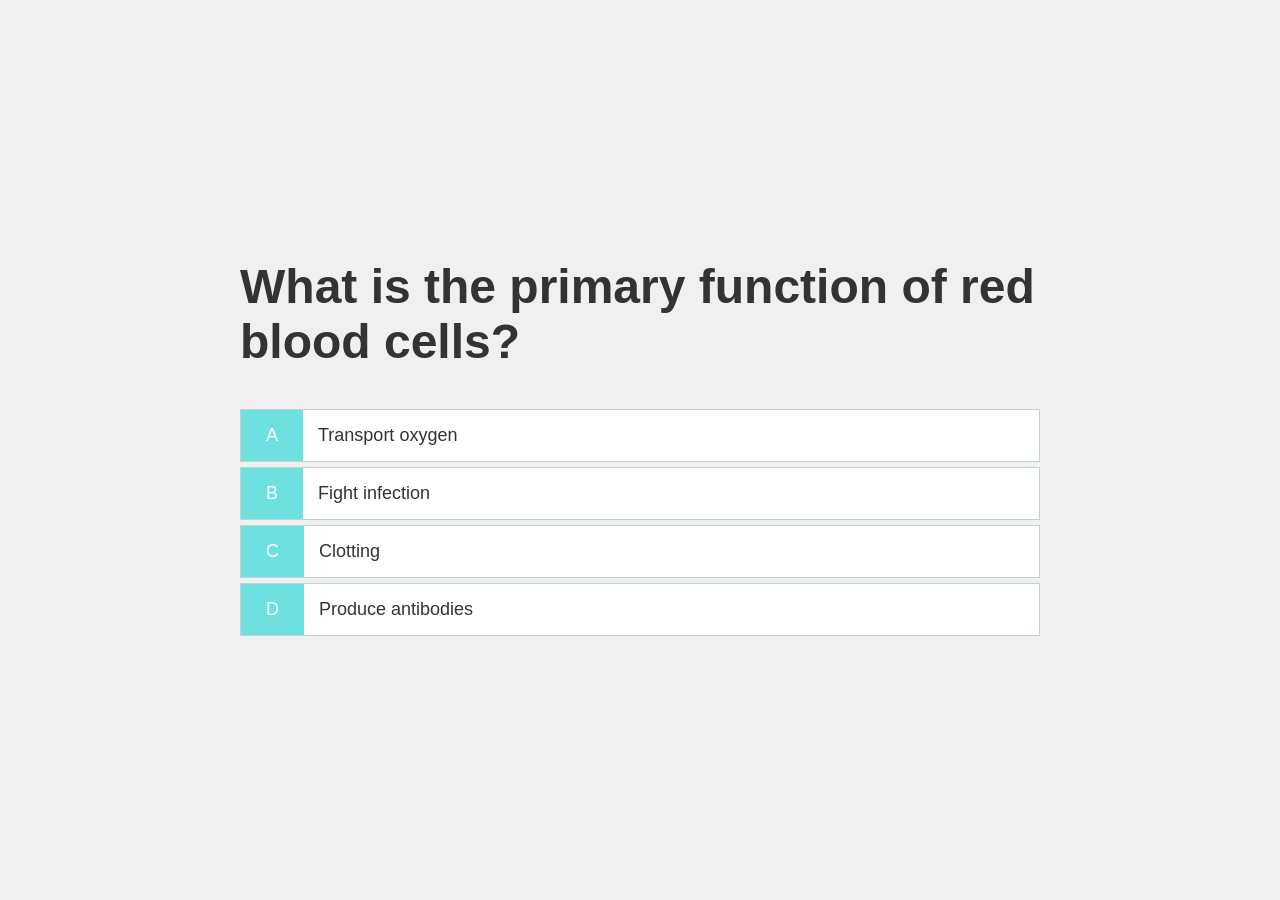
==== game.html @ 0f3578d3 "initital commit" ====
<!DOCTYPE html>
<html lang = "en">
<head>
    <meta charset = "UTF-8">
    <meta name = "viewport" content = "width=device-width, initial-scale=1.0">
    <meta http-equiv="X-UA-Compatible" content="ie=edge">
    <title>Quizz Wizz - Play</title>
    <link rel="stylesheet" href="app.css">
    <link rel="stylesheet" href="game.css">
    </head>
<body>
    <div class="container">
        <div id="game" class="justify-center flex-column">
            <h2 id="question">Choose the correct answer!</h2>
            <div class="choice-container">
                <p class="choice-prefix">A</p>
                <p class="choice-text" data-number="1">Choice 1</p>
            </div>
            <div class="choice-container">
                <p class="choice-prefix">B</p>
                <p class="choice-text" data-number="2">Choice 2</p>
            </div>
            <div class="choice-container">
                <p class="choice-prefix">C</p>
                <p class="choice-text" data-number="3">Choice 3</p>
            </div>
            <div class="choice-container">
                <p class="choice-prefix">D</p>
                <p class="choice-text" data-number="4">Choice 4</p>
            </div>
            </div>
        </div>
    </div>
    <script src="game.js"></script>
</body>
</html>
---- app.css ----
:root {
    background-color: #f0f0f0;
    font-size: 62.5%; /*Standard browser font 16px. 62.5% = 10px = 1rem*/
}

* {
    box-sizing: border-box;
    font-family: Arial, Helvetica, sans-serif;
    margin: 0;
    padding: 0;
    color: #333;
}

h1,
h2,
h3,
h4 {
    margin-bottom: 1rem;
}

h1 {
    font-size: 5.4rem; /* 5.4 * 10px = 54px */
    color: #6ee0e0;
    margin-bottom: 5rem;
}

h1 > span {
    font-size: 2.4rem;
    font-weight: 500;
}

h2 {
    font-size: 4.8rem;
    margin-bottom: 4rem;
    font-weight: 700; /* Bold ? */
}

h3 {
    font-size: 2.8rem;
    font-weight: 500;
}

/* UTILITIES */

.container {
    width: 100vw;  /* Viewport width -> Full Screen */
    height: 100vh;
    display: flex; /* Flexbox container */
    justify-content: center;
    align-items: center;
    max-width: 80rem; /* 80rem = 800px */
    margin: 0 auto;
}

.container > * {
    width: 100%;
}

.flex-center {
    justify-content: center;
    align-items: center;
}

.justify-center {
    justify-content: center;
}

.text-center {
    text-align: center;
}

.hidden {
    display: none;
}

/* BUTTONS */

.btn {
    font-size: 1.8rem;
    padding: 1rem 0;
    width: 20rem;
    text-align: center;
    border: 0.1rem solid #ffffff;
    margin-bottom: 1rem;
    text-decoration: none;
    display: inline-block;
    color: #fff;
    background-color: #6ee0e0;
    border-radius: 0.5rem;
    font-weight: 500;
    cursor: pointer;
    transition: background-color 0.3s;
}

.btn:hover {
    cursor: pointer;
    box-shadow: 0 0.4rem 1.4rem 0 rgb(101, 171, 190);
    transform: translateY(-0.1rem);
    transition: transform 150ms;
}

.btn[disabled]:hover {
    cursor: not-allowed;
    box-shadow: none;
    transform: none;
}
---- game.css ----
.choice-container {
    display: flex;
    margin-bottom: 0.5rem;
    width: 100%;
    font-size: 1.8rem;
    border: 0.1rem solid rgba(7, 81, 83, 0.25);
    background-color: white;
}
.choice-container:hover {
    cursor: pointer;
    box-shadow: 0 0.4rem 1.4rem 0 rgb(101, 171, 190);
    transform: translateY(-0.1rem);
    transition: transform 150ms;
}

.choice-prefix {
    padding: 1.5rem 2.5rem; /* Top and Bottom 1.5rem, Left and Right 2.5rem */
    background-color: #6ee0e0;
    color: white;
}

.choice-text {
    padding: 1.5rem;
}
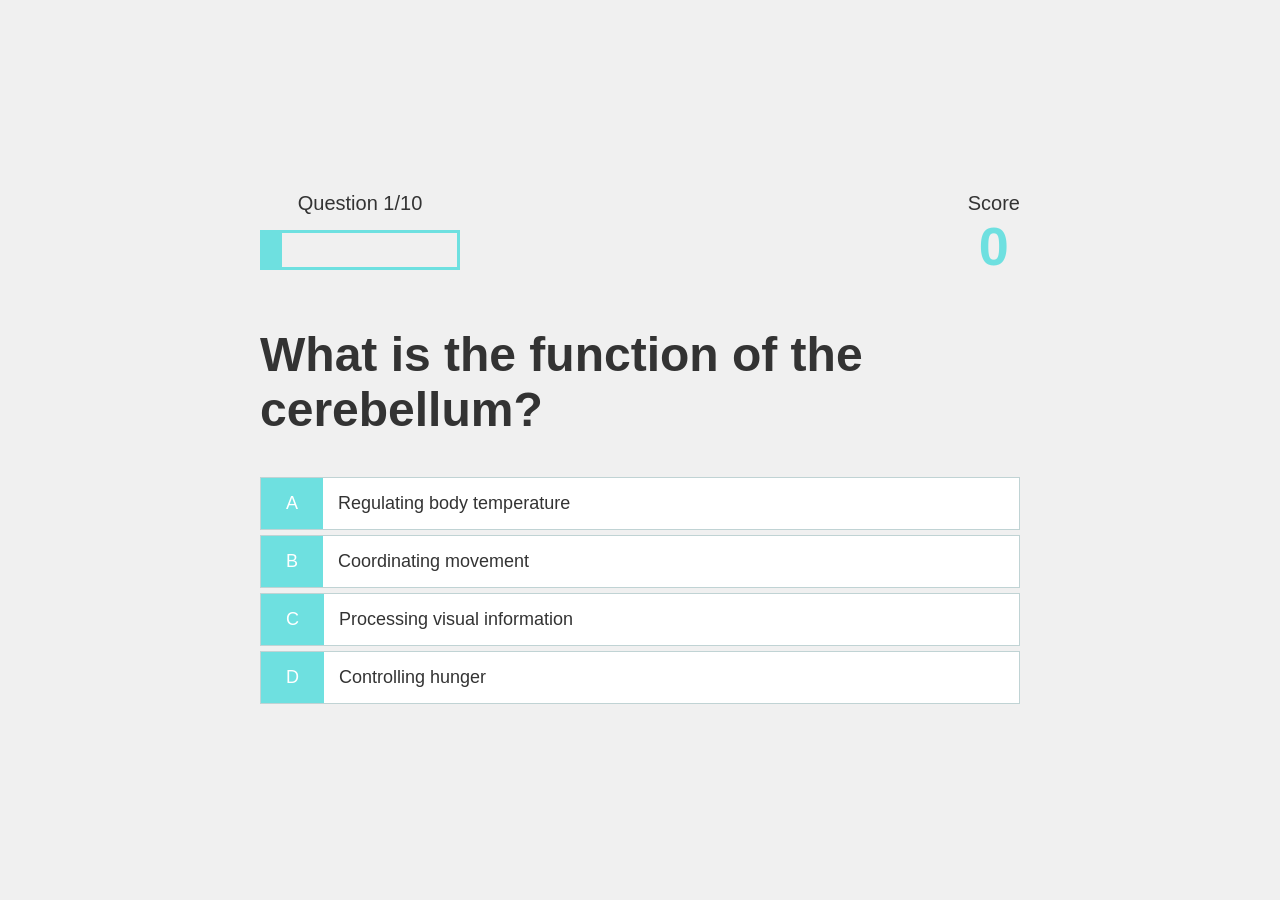
==== commit f456c058: "Working Biomed Quiz App" ====
--- a/game.html
+++ b/game.html
@@ -11,6 +11,22 @@
 <body>
     <div class="container">
         <div id="game" class="justify-center flex-column">
+            <div id="hud">
+                <div id="hud-item">
+                    <p id= "progressText" class="hud-prefix">
+                        Question
+                    </p>
+                    <div id="progressBar">
+                        <div id="progressBarFull"></div>
+                    </div>
+                </div>
+                <div id="hud-item">
+                    <p class="hud-prefix">
+                        Score
+                    </p>
+                    <h1 class="hud-main-text" id = "score">0</h1>
+                </div>
+            </div>
             <h2 id="question">Choose the correct answer!</h2>
             <div class="choice-container">
                 <p class="choice-prefix">A</p>
--- a/app.css
+++ b/app.css
@@ -50,10 +50,16 @@
     align-items: center;
     max-width: 80rem; /* 80rem = 800px */
     margin: 0 auto;
+    padding: 2rem;
 }
 
 .container > * {
     width: 100%;
+}
+
+.flex-column {
+    display: flex;
+    flex-direction: column;
 }
 
 .flex-center {
@@ -94,7 +100,7 @@
 
 .btn:hover {
     cursor: pointer;
-    box-shadow: 0 0.4rem 1.4rem 0 rgb(101, 171, 190);
+    box-shadow: 0 0.4rem 1.4rem 0 rgba(101, 171, 190, 1);
     transform: translateY(-0.1rem);
     transition: transform 150ms;
 }
@@ -103,4 +109,27 @@
     cursor: not-allowed;
     box-shadow: none;
     transform: none;
+}
+
+/* FORMS */
+form {
+    width: 100%;
+    display: flex;
+    flex-direction: column;
+    align-items: center;
+    margin-bottom: 2rem;
+}
+
+input {
+    font-size: 1.8rem;
+    padding: 1rem;
+    width: 20rem;
+    margin-bottom: 1rem;
+    border: 0.1rem solid #6ee0e0;
+    border-radius: 0.5rem;
+    box-shadow: 0 0.1rem 1.4rem 0 rgba(101, 171, 190, 0.25);
+}
+
+input::placeholder {
+    color: #6ee0e0;
 }
--- a/game.css
+++ b/game.css
@@ -21,4 +21,42 @@
 
 .choice-text {
     padding: 1.5rem;
+    width: 100%;
+}
+
+.correct {
+    background-color: #09f334;
+}
+
+.incorrect {
+    background-color: #ff7b7b;
+}
+
+/* HUD */
+
+#hud {
+    display: flex;
+    justify-content: space-between;
+}
+
+.hud-prefix {
+    text-align: center;
+    font-size: 2rem;
+}
+
+.hud-main-text {
+    text-align: center;
+}
+
+#progressBar {
+    width: 20rem;
+    height: 4rem;
+    border: 0.3rem solid #6ee0e0;
+    margin-top: 1.5rem;
+}
+
+#progressBarFull {
+    height: 3.4rem;
+    background-color: #6ee0e0;
+    width: 0%;
 }
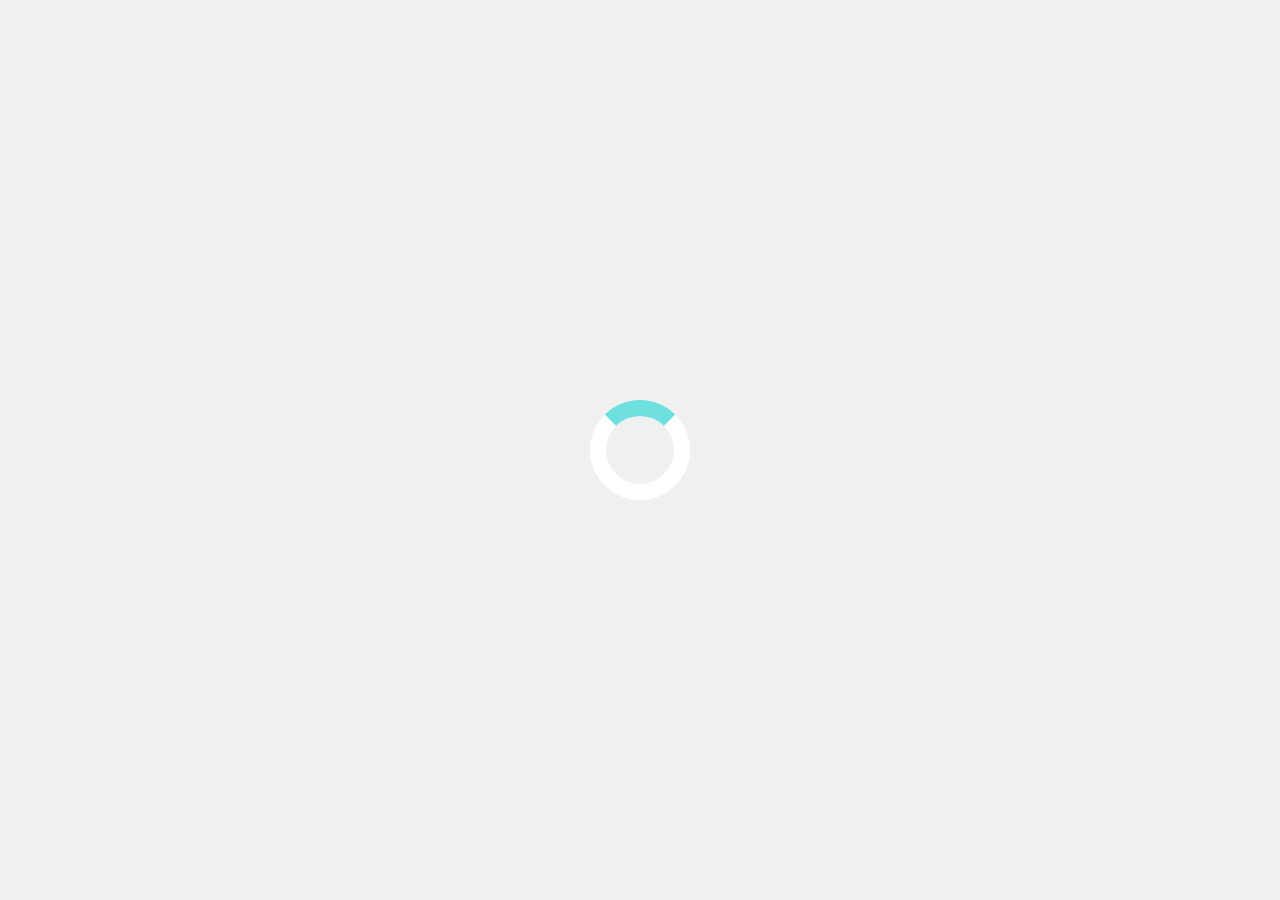
==== commit e5e22c4a: "Working Trivia" ====
--- a/game.html
+++ b/game.html
@@ -10,7 +10,8 @@
     </head>
 <body>
     <div class="container">
-        <div id="game" class="justify-center flex-column">
+        <div id="loader"></div>
+        <div id="game" class="justify-center flex-column hidden">
             <div id="hud">
                 <div id="hud-item">
                     <p id= "progressText" class="hud-prefix">
@@ -27,22 +28,22 @@
                     <h1 class="hud-main-text" id = "score">0</h1>
                 </div>
             </div>
-            <h2 id="question">Choose the correct answer!</h2>
+            <h2 id="question"></h2>
             <div class="choice-container">
                 <p class="choice-prefix">A</p>
-                <p class="choice-text" data-number="1">Choice 1</p>
+                <p class="choice-text" data-number="1"></p>
             </div>
             <div class="choice-container">
                 <p class="choice-prefix">B</p>
-                <p class="choice-text" data-number="2">Choice 2</p>
+                <p class="choice-text" data-number="2"></p>
             </div>
             <div class="choice-container">
                 <p class="choice-prefix">C</p>
-                <p class="choice-text" data-number="3">Choice 3</p>
+                <p class="choice-text" data-number="3"></p>
             </div>
             <div class="choice-container">
                 <p class="choice-prefix">D</p>
-                <p class="choice-text" data-number="4">Choice 4</p>
+                <p class="choice-text" data-number="4"></p>
             </div>
             </div>
         </div>
--- a/game.css
+++ b/game.css
@@ -59,4 +59,23 @@
     height: 3.4rem;
     background-color: #6ee0e0;
     width: 0%;
+}
+
+/* LOADER */
+#loader {
+    border: 1.6rem solid white;
+    border-radius: 50%;
+    border-top: 1.6rem solid #6ee0e0;
+    width: 10rem;
+    height: 10rem;
+    animation: spin 2s linear infinite;
+}
+
+@keyframes spin {
+    0% {
+        transform: rotate(0deg);
+    }
+    100% {
+        transform: rotate(360deg);
+    }
 }
